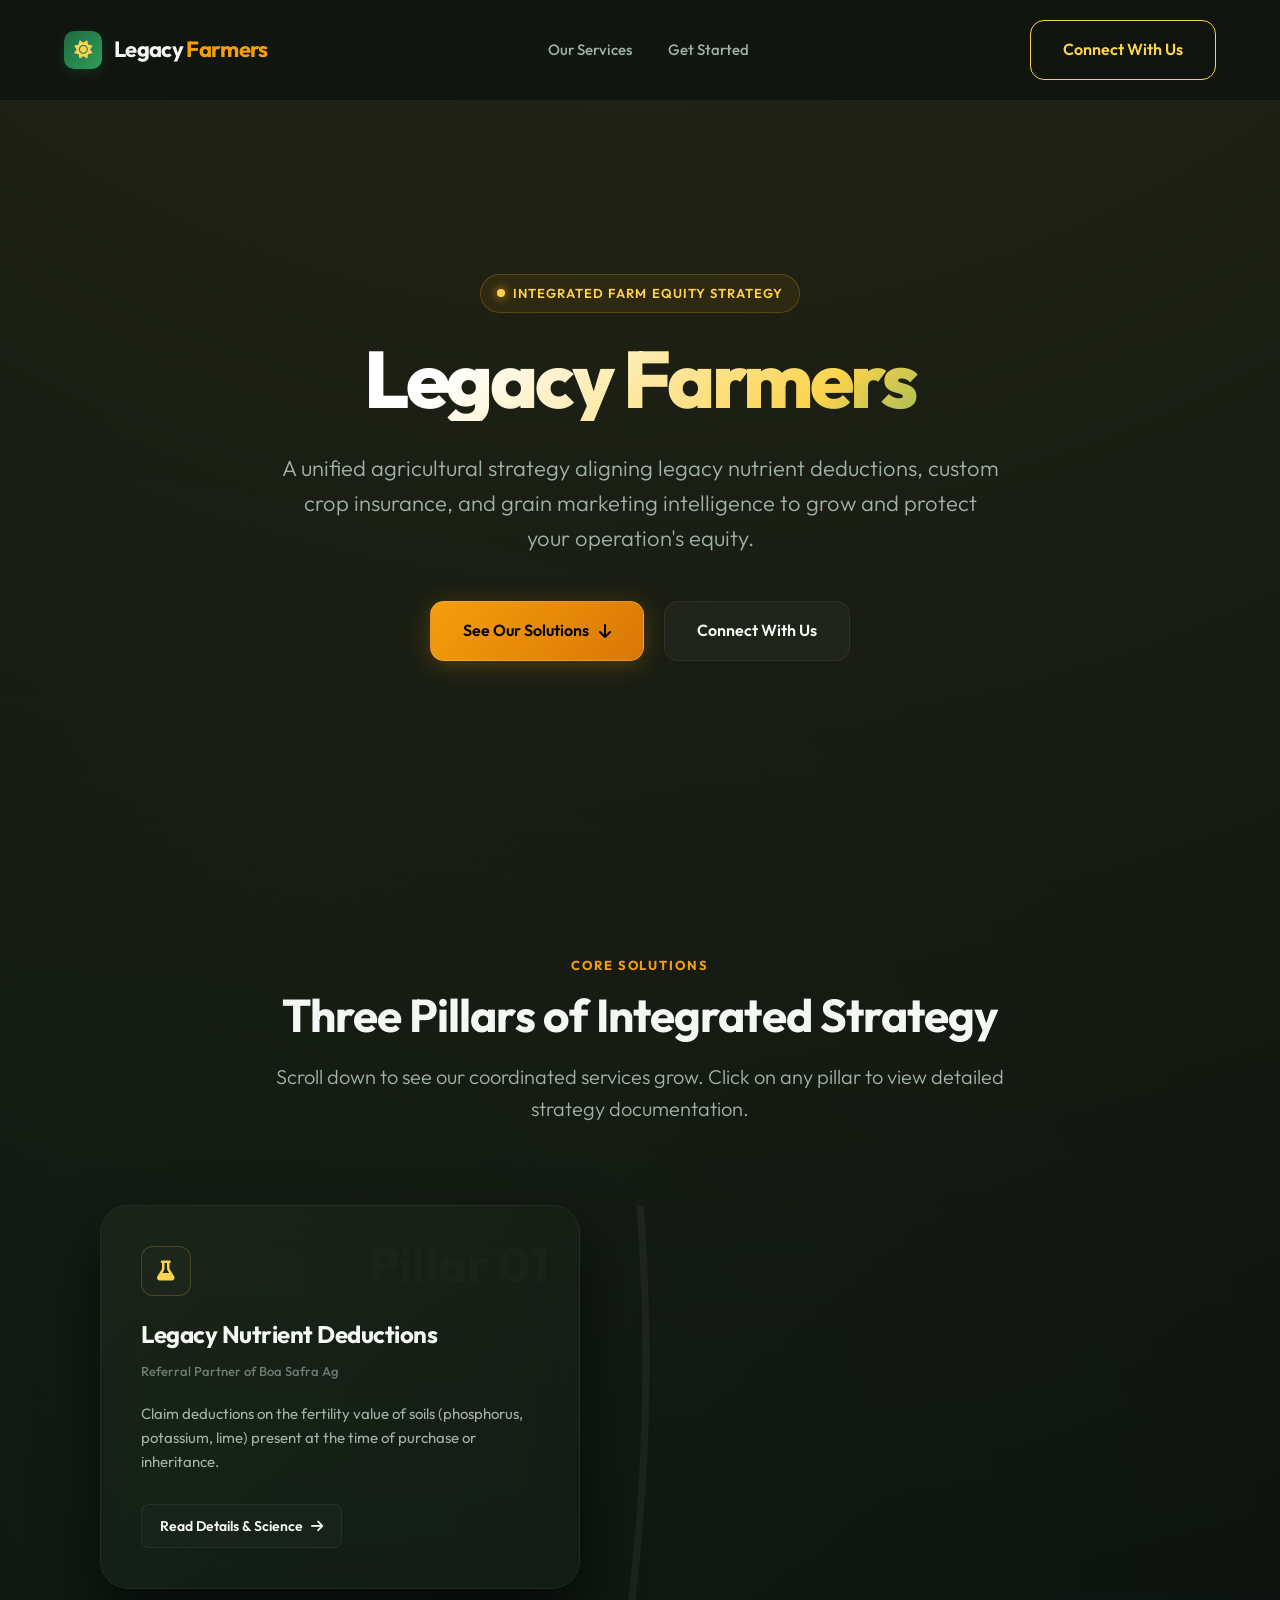
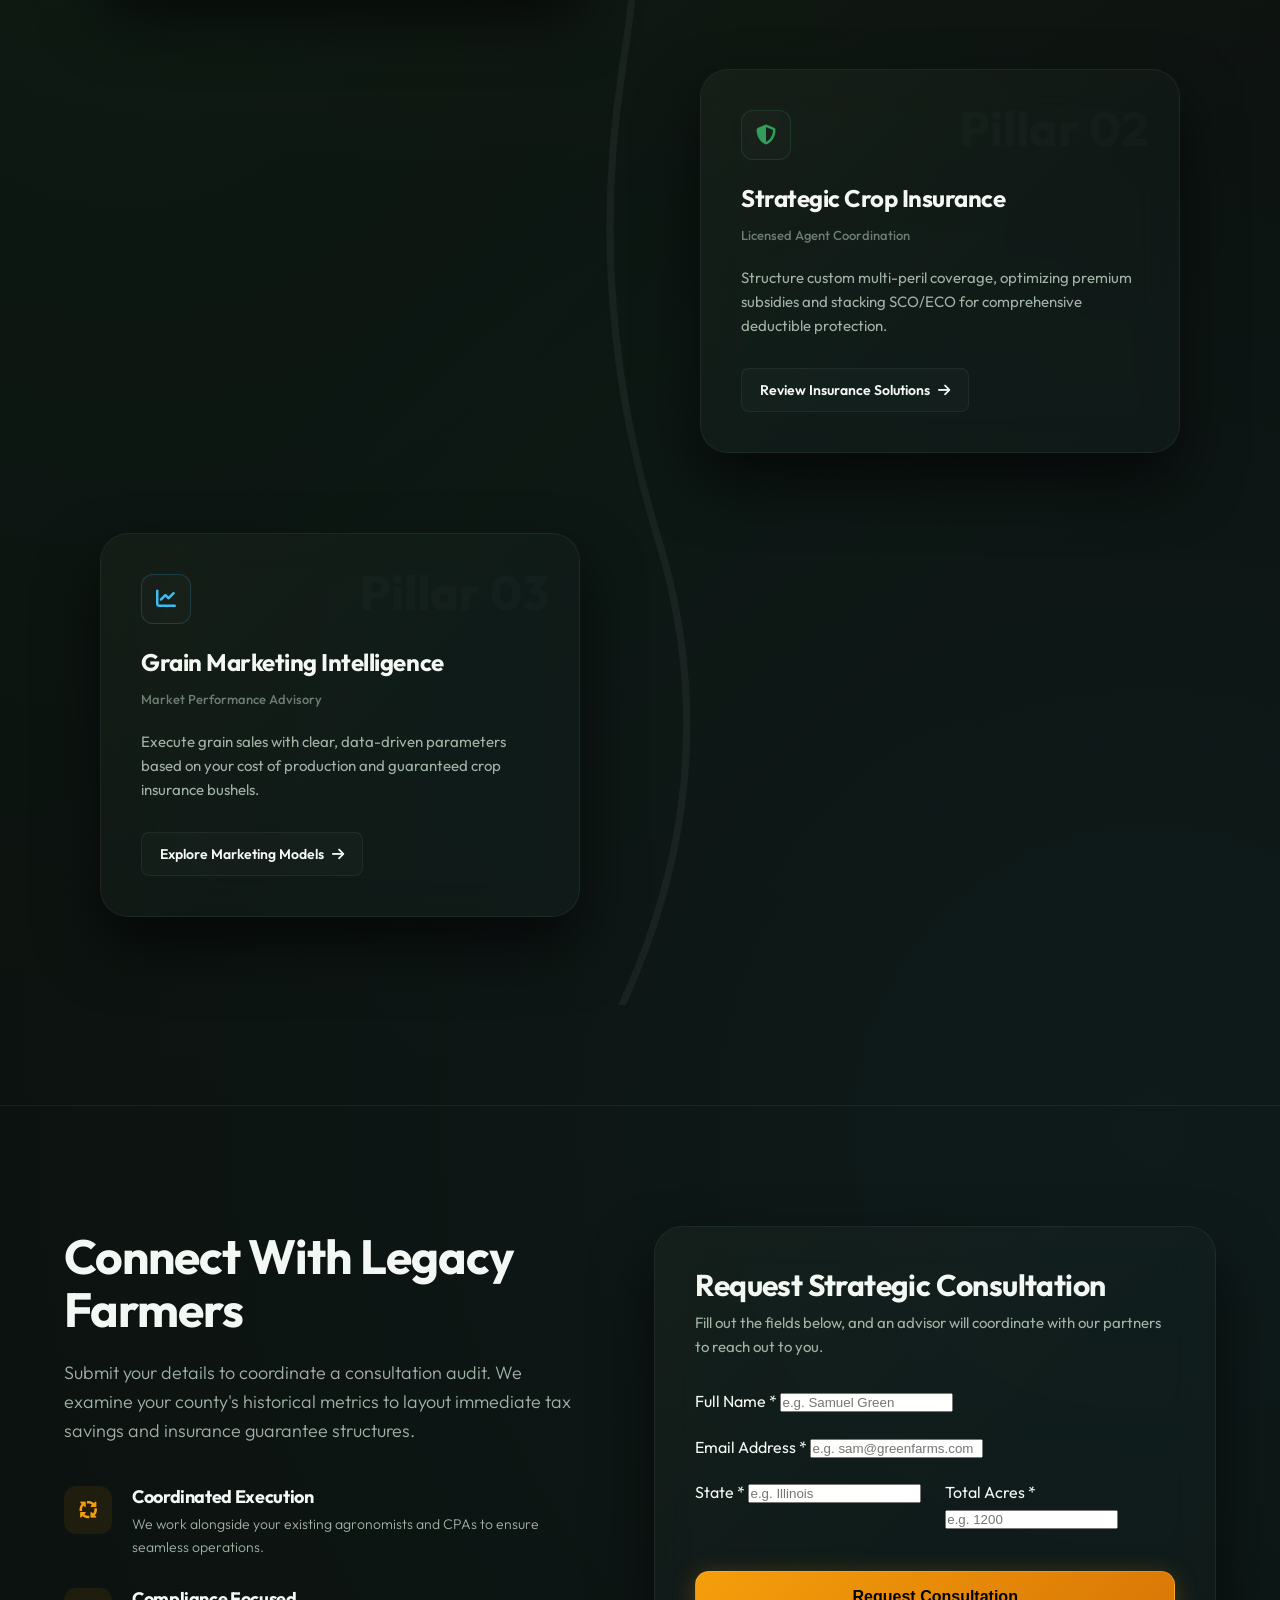
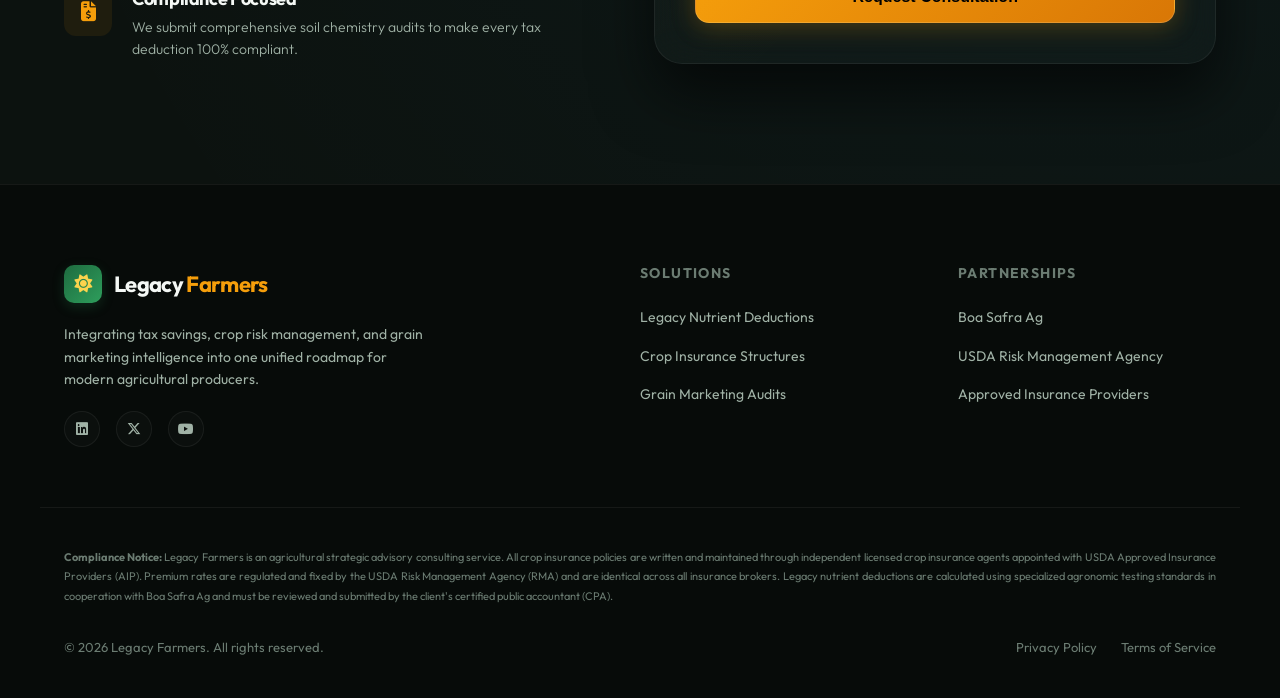
==== index.html @ c81e86d9 "Initial commit of Legacy Farmers website" ====
<!DOCTYPE html>
<html lang="en">
<head>
    <meta charset="UTF-8">
    <meta name="viewport" content="width=device-width, initial-scale=1.0">
    <title>Legacy Farmers | Coordinated Farm Risk, Tax & Marketing Strategy</title>
    <meta name="description" content="Maximize your farm's equity, claim soil nutrient tax deductions, and secure your crop revenue with a unified advisory plan.">
    <!-- Google Fonts: Outfit & Playfair Display -->
    <link rel="preconnect" href="https://fonts.googleapis.com">
    <link rel="preconnect" href="https://fonts.gstatic.com" crossorigin>
    <link href="https://fonts.googleapis.com/css2?family=Outfit:wght@300;400;500;600;700;800&family=Playfair+Display:ital,wght@0,400;0,600;0,700;1,400&display=swap" rel="stylesheet">
    <!-- FontAwesome for icons -->
    <link rel="stylesheet" href="https://cdnjs.cloudflare.com/ajax/libs/font-awesome/6.4.0/css/all.min.css">
    <link rel="stylesheet" href="index.css">
</head>
<body>

    <!-- Header Navigation -->
    <header class="main-header">
        <div class="header-container">
            <a href="index.html" class="logo">
                <span class="logo-icon"><i class="fa-solid fa-sun"></i></span>
                <span class="logo-text">Legacy <span class="accent-text">Farmers</span></span>
            </a>
            <nav class="nav-menu" id="navMenu">
                <a href="#services" class="nav-link">Our Services</a>
                <a href="#contact" class="nav-link">Get Started</a>
            </nav>
            <div class="header-actions">
                <a href="#contact" class="btn btn-outline header-cta">Connect With Us</a>
                <button class="mobile-toggle" id="mobileToggle" aria-label="Toggle menu">
                    <i class="fa-solid fa-bars"></i>
                </button>
            </div>
        </div>
    </header>

    <!-- Hero Section (The Hook) -->
    <section class="hero-section">
        <div class="container hero-container">
            <div class="hero-content">
                <div class="badge"><span class="badge-dot"></span> Integrated Farm Equity Strategy</div>
                <h1 class="entrance-title">
                    Legacy Farmers
                </h1>
                <p class="entrance-subtitle">
                    A unified agricultural strategy aligning legacy nutrient deductions, custom crop insurance, and grain marketing intelligence to grow and protect your operation's equity.
                </p>
                <div class="hero-actions">
                    <a href="#services" class="btn btn-primary">See Our Solutions <i class="fa-solid fa-arrow-down"></i></a>
                    <a href="#contact" class="btn btn-secondary">Connect With Us</a>
                </div>
            </div>
        </div>
    </section>

    <!-- The Stalk Growth Timeline Section (Triangular/Alternating Layout) -->
    <section id="services" class="stalk-section">
        <div class="section-header">
            <span class="section-pre-title">Core Solutions</span>
            <h2 class="section-title">Three Pillars of Integrated Strategy</h2>
            <p class="section-subtitle">Scroll down to see our coordinated services grow. Click on any pillar to view detailed strategy documentation.</p>
        </div>

        <div class="stalk-main-wrapper">
            <!-- Growing Stalk Vector Container -->
            <div class="stalk-line-container">
                <svg class="stalk-svg" viewBox="0 0 100 1200" preserveAspectRatio="none">
                    <!-- Background silent track -->
                    <path class="stalk-track" d="M50,0 Q65,200 35,400 T65,800 T35,1200" fill="none" stroke="rgba(255, 255, 255, 0.05)" stroke-width="6" stroke-linecap="round"/>
                    <!-- Active growing path with length normalized to 1 -->
                    <path id="stalk-path" class="stalk-path" pathLength="1" d="M50,0 Q65,200 35,400 T65,800 T35,1200" fill="none" stroke="url(#stalk-gradient)" stroke-width="6" stroke-linecap="round"/>
                    
                    <defs>
                        <linearGradient id="stalk-gradient" x1="0%" y1="0%" x2="0%" y2="100%">
                            <stop offset="0%" stop-color="#F59E0B" /> <!-- Harvest Gold -->
                            <stop offset="60%" stop-color="#2E9E5C" /> <!-- Crop Green -->
                            <stop offset="100%" stop-color="#1E6B3F" /> <!-- Deep Green -->
                        </linearGradient>
                    </defs>
                </svg>
            </div>

            <!-- Stalk Rows containing nodes, leaves, and services -->
            <div class="container stalk-rows-container">
                
                <!-- Row 1: Legacy Nutrient Deductions -->
                <div class="stalk-row left-card" id="row-1">
                    <div class="stalk-card-wrapper">
                        <div class="service-card glass-card">
                            <div class="pillar-number">Pillar 01</div>
                            <div class="service-icon color-1"><i class="fa-solid fa-flask"></i></div>
                            <h3>Legacy Nutrient Deductions</h3>
                            <p class="service-partner">Referral Partner of Boa Safra Ag</p>
                            <p class="service-desc">
                                Claim deductions on the fertility value of soils (phosphorus, potassium, lime) present at the time of purchase or inheritance.
                            </p>
                            <a href="nutrient-deductions.html" class="btn-card-action">Read Details & Science <i class="fa-solid fa-arrow-right"></i></a>
                        </div>
                    </div>
                    <div class="stalk-center-node">
                        <div class="node-dot"></div>
                        <svg class="leaf-svg leaf-left" viewBox="0 0 100 50">
                            <path d="M100,25 Q50,0 0,25 Q50,50 100,25" fill="#2E9E5C" />
                        </svg>
                    </div>
                    <div class="stalk-empty-space"></div>
                </div>

                <!-- Row 2: Strategic Crop Insurance -->
                <div class="stalk-row right-card" id="row-2">
                    <div class="stalk-empty-space"></div>
                    <div class="stalk-center-node">
                        <div class="node-dot"></div>
                        <svg class="leaf-svg leaf-right" viewBox="0 0 100 50">
                            <path d="M0,25 Q50,0 100,25 Q50,50 0,25" fill="#2E9E5C" />
                        </svg>
                    </div>
                    <div class="stalk-card-wrapper">
                        <div class="service-card glass-card">
                            <div class="pillar-number">Pillar 02</div>
                            <div class="service-icon color-2"><i class="fa-solid fa-shield-halved"></i></div>
                            <h3>Strategic Crop Insurance</h3>
                            <p class="service-partner">Licensed Agent Coordination</p>
                            <p class="service-desc">
                                Structure custom multi-peril coverage, optimizing premium subsidies and stacking SCO/ECO for comprehensive deductible protection.
                            </p>
                            <a href="crop-insurance.html" class="btn-card-action">Review Insurance Solutions <i class="fa-solid fa-arrow-right"></i></a>
                        </div>
                    </div>
                </div>

                <!-- Row 3: Grain Marketing Intelligence -->
                <div class="stalk-row left-card" id="row-3">
                    <div class="stalk-card-wrapper">
                        <div class="service-card glass-card">
                            <div class="pillar-number">Pillar 03</div>
                            <div class="service-icon color-3"><i class="fa-solid fa-chart-line"></i></div>
                            <h3>Grain Marketing Intelligence</h3>
                            <p class="service-partner">Market Performance Advisory</p>
                            <p class="service-desc">
                                Execute grain sales with clear, data-driven parameters based on your cost of production and guaranteed crop insurance bushels.
                            </p>
                            <a href="grain-marketing.html" class="btn-card-action">Explore Marketing Models <i class="fa-solid fa-arrow-right"></i></a>
                        </div>
                    </div>
                    <div class="stalk-center-node">
                        <div class="node-dot"></div>
                        <svg class="leaf-svg leaf-left" viewBox="0 0 100 50">
                            <path d="M100,25 Q50,0 0,25 Q50,50 100,25" fill="#2E9E5C" />
                        </svg>
                    </div>
                    <div class="stalk-empty-space"></div>
                </div>

            </div>
        </div>
    </section>

    <!-- Intake Contact Form (Clean Inline Card at the bottom) -->
    <section id="contact" class="contact-section">
        <div class="container contact-container">
            <div class="contact-info-block">
                <h2>Connect With Legacy Farmers</h2>
                <p>Submit your details to coordinate a consultation audit. We examine your county's historical metrics to layout immediate tax savings and insurance guarantee structures.</p>
                
                <div class="contact-bullets">
                    <div class="bullet-item">
                        <div class="bullet-icon"><i class="fa-solid fa-arrows-spin"></i></div>
                        <div>
                            <h4>Coordinated Execution</h4>
                            <p>We work alongside your existing agronomists and CPAs to ensure seamless operations.</p>
                        </div>
                    </div>
                    <div class="bullet-item">
                        <div class="bullet-icon"><i class="fa-solid fa-file-invoice-dollar"></i></div>
                        <div>
                            <h4>Compliance Focused</h4>
                            <p>We submit comprehensive soil chemistry audits to make every tax deduction 100% compliant.</p>
                        </div>
                    </div>
                </div>
            </div>

            <!-- Form Card -->
            <div class="contact-form-block glass-card">
                <h3>Request Strategic Consultation</h3>
                <p>Fill out the fields below, and an advisor will coordinate with our partners to reach out to you.</p>
                
                <form id="leadForm">
                    <div class="form-group">
                        <label for="fullName">Full Name *</label>
                        <input type="text" id="fullName" class="form-control" placeholder="e.g. Samuel Green" required>
                    </div>
                    
                    <div class="form-group">
                        <label for="email">Email Address *</label>
                        <input type="email" id="email" class="form-control" placeholder="e.g. sam@greenfarms.com" required>
                    </div>

                    <div class="form-row">
                        <div class="form-group">
                            <label for="location">State *</label>
                            <input type="text" id="location" class="form-control" placeholder="e.g. Illinois" required>
                        </div>
                        <div class="form-group">
                            <label for="acres">Total Acres *</label>
                            <input type="number" id="acres" class="form-control" placeholder="e.g. 1200" required>
                        </div>
                    </div>

                    <button type="submit" class="btn btn-primary btn-block">Request Consultation</button>
                </form>
                
                <div id="formSuccess" class="form-success-msg">
                    <i class="fa-solid fa-circle-check"></i>
                    <h4>Inquiry Submitted</h4>
                    <p>Thank you! Your information has been securely saved. Our team will verify your state's regional baselines and contact you shortly.</p>
                </div>
            </div>
        </div>
    </section>

    <!-- Footer Section -->
    <footer class="main-footer">
        <div class="container footer-grid">
            <div class="footer-brand">
                <a href="#" class="logo">
                    <span class="logo-icon"><i class="fa-solid fa-sun"></i></span>
                    <span class="logo-text">Legacy <span class="accent-text">Farmers</span></span>
                </a>
                <p>Integrating tax savings, crop risk management, and grain marketing intelligence into one unified roadmap for modern agricultural producers.</p>
                <div class="social-links">
                    <a href="#"><i class="fa-brands fa-linkedin"></i></a>
                    <a href="#"><i class="fa-brands fa-x-twitter"></i></a>
                    <a href="#"><i class="fa-brands fa-youtube"></i></a>
                </div>
            </div>
            
            <div class="footer-links">
                <h4>Solutions</h4>
                <a href="nutrient-deductions.html">Legacy Nutrient Deductions</a>
                <a href="crop-insurance.html">Crop Insurance Structures</a>
                <a href="grain-marketing.html">Grain Marketing Audits</a>
            </div>

            <div class="footer-links">
                <h4>Partnerships</h4>
                <a href="https://boasafraag.com" target="_blank" rel="noopener">Boa Safra Ag</a>
                <a href="#">USDA Risk Management Agency</a>
                <a href="#">Approved Insurance Providers</a>
            </div>
        </div>

        <div class="footer-bottom container">
            <div class="compliance-disclaimer">
                <p><strong>Compliance Notice:</strong> Legacy Farmers is an agricultural strategic advisory consulting service. All crop insurance policies are written and maintained through independent licensed crop insurance agents appointed with USDA Approved Insurance Providers (AIP). Premium rates are regulated and fixed by the USDA Risk Management Agency (RMA) and are identical across all insurance brokers. Legacy nutrient deductions are calculated using specialized agronomic testing standards in cooperation with Boa Safra Ag and must be reviewed and submitted by the client's certified public accountant (CPA).</p>
            </div>
            <div class="footer-meta">
                <p>&copy; 2026 Legacy Farmers. All rights reserved.</p>
                <div class="meta-links">
                    <a href="#">Privacy Policy</a>
                    <a href="#">Terms of Service</a>
                </div>
            </div>
        </div>
    </footer>

    <script src="app.js"></script>
</body>
</html>
---- index.css ----
/* --- Design System Variables --- */
:root {
    /* Sunshine on Crop Theme */
    --bg-primary: #0C120F; /* Rich, dark organic soil */
    --bg-secondary: #121A15; /* Dark forest mulch */
    --bg-card: rgba(255, 255, 255, 0.02);
    --bg-card-hover: rgba(255, 255, 255, 0.05);
    --border-glass: rgba(255, 255, 255, 0.06);
    --border-glass-hover: rgba(255, 255, 255, 0.12);
    
    --primary: #1E6B3F; /* Lush crop green */
    --primary-light: #2E9E5C; /* Bright leaf green */
    --accent-gold: #F59E0B; /* Warm harvest gold */
    --accent-sunshine: #FCD34D; /* Bright sunshine yellow */
    --accent-sky: #38BDF8; /* Sky blue highlights */
    
    --text-primary: #F4F8F5;
    --text-secondary: #A0B2A6;
    --text-muted: #6B7C72;
    
    --font-sans: 'Outfit', -apple-system, BlinkMacSystemFont, "Segoe UI", Roboto, sans-serif;
    --font-serif: 'Playfair Display', Georgia, serif;
    
    --transition-smooth: all 0.5s cubic-bezier(0.16, 1, 0.3, 1);
    --shadow-premium: 0 30px 60px rgba(0, 0, 0, 0.6);
    --shadow-glow: 0 0 40px rgba(245, 158, 11, 0.15);
}

/* --- Base Styles --- */
* {
    margin: 0;
    padding: 0;
    box-sizing: border-box;
    scroll-behavior: smooth;
}

body {
    background-color: var(--bg-primary);
    background-image: 
        radial-gradient(circle at 50% -20%, rgba(252, 211, 77, 0.12) 0%, transparent 55%),
        radial-gradient(circle at 10% 40%, rgba(30, 107, 63, 0.08) 0%, transparent 45%),
        radial-gradient(circle at 90% 70%, rgba(56, 189, 248, 0.05) 0%, transparent 40%);
    color: var(--text-primary);
    font-family: var(--font-sans);
    line-height: 1.6;
    overflow-x: hidden;
    -webkit-font-smoothing: antialiased;
}

.container {
    width: 100%;
    max-width: 1200px;
    margin: 0 auto;
    padding: 0 24px;
}

h1, h2, h3, h4 {
    font-weight: 700;
    letter-spacing: -0.02em;
    line-height: 1.2;
}

a {
    color: inherit;
    text-decoration: none;
    transition: var(--transition-smooth);
}

/* --- Navigation --- */
.main-header {
    position: fixed;
    top: 0;
    left: 0;
    width: 100%;
    z-index: 1000;
    background: rgba(12, 18, 15, 0.7);
    backdrop-filter: blur(20px);
    -webkit-backdrop-filter: blur(20px);
    border-bottom: 1px solid var(--border-glass);
    transition: var(--transition-smooth);
}

.header-container {
    max-width: 1200px;
    margin: 0 auto;
    padding: 20px 24px;
    display: flex;
    align-items: center;
    justify-content: space-between;
}

.logo {
    display: flex;
    align-items: center;
    gap: 12px;
    font-size: 22px;
    font-weight: 700;
    letter-spacing: -0.03em;
}

.logo-icon {
    display: flex;
    align-items: center;
    justify-content: center;
    width: 38px;
    height: 38px;
    border-radius: 10px;
    background: linear-gradient(135deg, var(--primary) 0%, var(--primary-light) 100%);
    color: var(--accent-sunshine);
    font-size: 18px;
    box-shadow: 0 4px 12px rgba(30, 107, 63, 0.3);
}

.logo-text {
    font-family: var(--font-sans);
}

.logo-text .accent-text {
    color: var(--accent-gold);
}

.nav-menu {
    display: flex;
    gap: 36px;
}

.nav-link {
    font-size: 15px;
    font-weight: 500;
    color: var(--text-secondary);
    position: relative;
    padding: 4px 0;
}

.nav-link::after {
    content: '';
    position: absolute;
    bottom: 0;
    left: 0;
    width: 0;
    height: 2px;
    background: linear-gradient(90deg, var(--accent-gold), var(--primary-light));
    transition: var(--transition-smooth);
}

.nav-link:hover {
    color: var(--text-primary);
}

.nav-link:hover::after {
    width: 100%;
}

.header-cta-mobile {
    display: none;
}

.mobile-toggle {
    display: none;
    background: transparent;
    border: none;
    color: var(--text-primary);
    font-size: 24px;
    cursor: pointer;
}

/* --- Hero Section & Entrance Animation --- */
.hero-section {
    position: relative;
    padding-top: 200px;
    padding-bottom: 120px;
    min-height: 95vh;
    display: flex;
    align-items: center;
    justify-content: center;
    text-align: center;
}

.hero-content {
    max-width: 900px;
    margin: 0 auto;
}

/* Entrance Badges */
.badge {
    display: inline-flex;
    align-items: center;
    gap: 8px;
    background: rgba(245, 158, 11, 0.08);
    border: 1px solid rgba(245, 158, 11, 0.25);
    color: var(--accent-sunshine);
    padding: 8px 16px;
    border-radius: 100px;
    font-size: 13px;
    font-weight: 600;
    letter-spacing: 0.08em;
    text-transform: uppercase;
    margin-bottom: 24px;
    opacity: 0;
    animation: fadeIn 1s cubic-bezier(0.16, 1, 0.3, 1) 0.2s forwards;
}

.badge-dot {
    width: 8px;
    height: 8px;
    border-radius: 50%;
    background-color: var(--accent-sunshine);
    box-shadow: 0 0 10px var(--accent-gold);
}

/* Entrance Big Title */
.entrance-title {
    font-size: 80px;
    font-weight: 800;
    line-height: 1.05;
    letter-spacing: -0.04em;
    margin-bottom: 30px;
    opacity: 0;
    transform: translateY(40px) scale(0.92);
    animation: bigEntrance 1.2s cubic-bezier(0.16, 1, 0.3, 1) 0.4s forwards;
    background: linear-gradient(135deg, #FFF 30%, var(--accent-sunshine) 70%, var(--primary-light) 100%);
    -webkit-background-clip: text;
    -webkit-text-fill-color: transparent;
}

.entrance-subtitle {
    font-size: 22px;
    color: var(--text-secondary);
    margin-bottom: 45px;
    max-width: 720px;
    margin-left: auto;
    margin-right: auto;
    font-weight: 300;
    opacity: 0;
    transform: translateY(20px);
    animation: slideUpFade 1s cubic-bezier(0.16, 1, 0.3, 1) 0.8s forwards;
}

.hero-actions {
    display: flex;
    gap: 20px;
    justify-content: center;
    opacity: 0;
    transform: translateY(20px);
    animation: slideUpFade 1s cubic-bezier(0.16, 1, 0.3, 1) 1s forwards;
}

/* --- Premium Buttons --- */
.btn {
    display: inline-flex;
    align-items: center;
    justify-content: center;
    gap: 10px;
    padding: 16px 32px;
    border-radius: 14px;
    font-size: 16px;
    font-weight: 600;
    cursor: pointer;
    transition: var(--transition-smooth);
}

.btn-primary {
    background: linear-gradient(135deg, var(--accent-gold) 0%, #D97706 100%);
    color: #000;
    border: 1px solid rgba(255, 255, 255, 0.15);
    box-shadow: 0 4px 25px rgba(245, 158, 11, 0.25);
}

.btn-primary:hover {
    transform: translateY(-2px);
    box-shadow: 0 8px 35px rgba(245, 158, 11, 0.45);
    background: linear-gradient(135deg, var(--accent-sunshine) 0%, var(--accent-gold) 100%);
}

.btn-secondary {
    background: rgba(255, 255, 255, 0.03);
    color: var(--text-primary);
    border: 1px solid var(--border-glass);
}

.btn-secondary:hover {
    background: rgba(255, 255, 255, 0.08);
    border-color: var(--border-glass-hover);
    transform: translateY(-2px);
}

.btn-outline {
    background: transparent;
    color: var(--accent-sunshine);
    border: 1px solid var(--accent-sunshine);
}

.btn-outline:hover {
    background: var(--accent-sunshine);
    color: var(--bg-primary);
    box-shadow: var(--shadow-glow);
}

.btn-block {
    display: flex;
    width: 100%;
}

/* --- Glassmorphic Card Base Styling --- */
.glass-card {
    background: var(--bg-card);
    backdrop-filter: blur(20px) saturate(120%);
    -webkit-backdrop-filter: blur(20px) saturate(120%);
    border: 1px solid var(--border-glass);
    border-radius: 28px;
    padding: 40px;
    box-shadow: var(--shadow-premium);
    transition: var(--transition-smooth);
    position: relative;
    overflow: hidden;
}

.glass-card::before {
    content: '';
    position: absolute;
    top: 0;
    left: 0;
    width: 100%;
    height: 100%;
    background: linear-gradient(135deg, rgba(252, 211, 77, 0.02) 0%, transparent 60%);
    pointer-events: none;
    transition: var(--transition-smooth);
}

.glass-card:hover {
    border-color: var(--border-glass-hover);
    background: var(--bg-card-hover);
    transform: translateY(-5px);
    box-shadow: 0 40px 80px rgba(0, 0, 0, 0.8);
}

/* --- Section Header Styling --- */
.section-header {
    text-align: center;
    max-width: 800px;
    margin: 0 auto 80px auto;
    padding: 0 24px;
}

.section-pre-title {
    color: var(--accent-gold);
    text-transform: uppercase;
    font-size: 13px;
    letter-spacing: 0.15em;
    font-weight: 700;
    margin-bottom: 12px;
    display: block;
}

.section-title {
    font-size: 46px;
    margin-bottom: 18px;
}

.section-subtitle {
    font-size: 20px;
    color: var(--text-secondary);
    font-weight: 300;
}

/* --- Corn Stalk Timeline Animation Layout --- */
.stalk-section {
    padding: 100px 0;
    position: relative;
}

.stalk-main-wrapper {
    position: relative;
    width: 100%;
    min-height: 1400px;
}

/* Vertical Stalk Vector Line (Center) */
.stalk-line-container {
    position: absolute;
    top: 0;
    bottom: 0;
    left: 50%;
    transform: translateX(-50%);
    width: 120px;
    height: 100%;
    z-index: 1;
    pointer-events: none;
}

.stalk-svg {
    width: 100%;
    height: 100%;
}

.stalk-track {
    stroke-dasharray: none;
}

.stalk-path {
    stroke-dasharray: 1;
    stroke-dashoffset: 1;
    /* Default behavior has offset at 1 (not grown). Animated on scroll. */
    transition: stroke-dashoffset 0.1s ease-out; 
}

/* Row Grids */
.stalk-rows-container {
    position: relative;
    z-index: 2;
    display: flex;
    flex-direction: column;
    gap: 80px;
}

.stalk-row {
    display: grid;
    grid-template-columns: 1fr 120px 1fr;
    align-items: center;
    min-height: 380px;
}

.stalk-card-wrapper {
    width: 100%;
    max-width: 480px;
}

.left-card .stalk-card-wrapper {
    justify-self: end;
}

.right-card .stalk-card-wrapper {
    justify-self: start;
}

.stalk-center-node {
    position: relative;
    display: flex;
    justify-content: center;
    align-items: center;
    height: 100%;
}

/* Growing Leaf Branches and Nodes */
.node-dot {
    width: 18px;
    height: 18px;
    border-radius: 50%;
    background: var(--accent-sunshine);
    border: 4px solid var(--bg-primary);
    box-shadow: 0 0 12px var(--accent-gold);
    z-index: 5;
    transform: scale(0);
    transition: transform 0.5s cubic-bezier(0.175, 0.885, 0.32, 1.275);
}

.leaf-svg {
    width: 80px;
    height: 40px;
    position: absolute;
    z-index: 3;
    transform: scale(0);
    transition: transform 0.7s cubic-bezier(0.175, 0.885, 0.32, 1.275);
    pointer-events: none;
}

.leaf-left {
    right: 50%;
    transform-origin: right center;
}

.leaf-right {
    left: 50%;
    transform-origin: left center;
}

/* Card Reveal Default (Hidden prior to scroll trigger) */
.stalk-row .service-card {
    opacity: 0;
    transform: translateY(30px) scale(0.95);
    transition: opacity 0.8s cubic-bezier(0.16, 1, 0.3, 1), transform 0.8s cubic-bezier(0.16, 1, 0.3, 1);
}

/* Card Icons */
.service-icon {
    width: 50px;
    height: 50px;
    border-radius: 12px;
    display: inline-flex;
    align-items: center;
    justify-content: center;
    font-size: 20px;
    margin-bottom: 24px;
    background: rgba(255, 255, 255, 0.02);
    border: 1px solid var(--border-glass);
}

.color-1 { color: var(--accent-sunshine); border-color: rgba(252, 211, 77, 0.2); }
.color-2 { color: var(--primary-light); border-color: rgba(46, 158, 92, 0.2); }
.color-3 { color: var(--accent-sky); border-color: rgba(56, 189, 248, 0.2); }

.service-card h3 {
    font-size: 24px;
    margin-bottom: 12px;
}

.service-partner {
    font-size: 13px;
    color: var(--text-muted);
    margin-bottom: 20px;
    font-weight: 500;
}

.service-desc {
    font-size: 15px;
    color: var(--text-secondary);
    margin-bottom: 30px;
}

.pillar-number {
    position: absolute;
    top: 20px;
    right: 30px;
    font-size: 48px;
    font-weight: 800;
    color: rgba(255, 255, 255, 0.02);
}

.btn-card-action {
    display: inline-flex;
    align-items: center;
    gap: 8px;
    font-size: 14px;
    font-weight: 600;
    color: var(--text-primary);
    padding: 10px 18px;
    border-radius: 8px;
    background: rgba(255, 255, 255, 0.02);
    border: 1px solid var(--border-glass);
    transition: var(--transition-smooth);
}

.btn-card-action:hover {
    background: var(--text-primary);
    color: var(--bg-primary);
    border-color: var(--text-primary);
}

.btn-card-action i {
    transition: var(--transition-smooth);
}

.btn-card-action:hover i {
    transform: translateX(4px);
}

/* Fallback Scroll Trigger classes (Added by JS on scroll when native support is absent) */
.stalk-row.active .node-dot {
    transform: scale(1);
}

.stalk-row.active .leaf-svg {
    transform: scale(1);
}

.stalk-row.active .service-card {
    opacity: 1;
    transform: translateY(0) scale(1);
}

/* --- Native CSS Scroll-Driven Timelines (Chrome/Safari 26) --- */
@supports ((animation-timeline: scroll()) and (animation-range: 0% 100%)) {
    /* Define View Timeline on Stalk Wrapper */
    .stalk-main-wrapper {
        view-timeline-name: --stalk-timeline;
        view-timeline-axis: block;
    }

    /* Animate stalk drawing along timeline */
    .stalk-path {
        animation: drawStalk linear both;
        animation-timeline: --stalk-timeline;
        animation-range: entry 5% exit 85%;
        transition: none; /* override JS transition */
    }

    /* Disable JS fallback transitions to ensure smooth scroll sync */
    .stalk-row .node-dot,
    .stalk-row .leaf-svg,
    .stalk-row .service-card {
        transition: none !important;
    }

    /* Row 1 Animations */
    #row-1 .node-dot {
        animation: scaleUp linear both;
        animation-timeline: --stalk-timeline;
        animation-range: entry 10% entry 22%;
    }
    #row-1 .leaf-left {
        animation: scaleUpLeft linear both;
        animation-timeline: --stalk-timeline;
        animation-range: entry 12% entry 24%;
    }
    #row-1 .service-card {
        animation: revealCardLeft linear both;
        animation-timeline: --stalk-timeline;
        animation-range: entry 15% entry 30%;
    }

    /* Row 2 Animations */
    #row-2 .node-dot {
        animation: scaleUp linear both;
        animation-timeline: --stalk-timeline;
        animation-range: entry 38% entry 50%;
    }
    #row-2 .leaf-right {
        animation: scaleUpRight linear both;
        animation-timeline: --stalk-timeline;
        animation-range: entry 40% entry 52%;
    }
    #row-2 .service-card {
        animation: revealCardRight linear both;
        animation-timeline: --stalk-timeline;
        animation-range: entry 42% entry 58%;
    }

    /* Row 3 Animations */
    #row-3 .node-dot {
        animation: scaleUp linear both;
        animation-timeline: --stalk-timeline;
        animation-range: entry 65% entry 77%;
    }
    #row-3 .leaf-left {
        animation: scaleUpLeft linear both;
        animation-timeline: --stalk-timeline;
        animation-range: entry 67% entry 79%;
    }
    #row-3 .service-card {
        animation: revealCardLeft linear both;
        animation-timeline: --stalk-timeline;
        animation-range: entry 70% entry 85%;
    }
}

/* Keyframes for Scroll timelines */
@keyframes drawStalk {
    to { stroke-dashoffset: 0; }
}
@keyframes scaleUp {
    from { transform: scale(0); }
    to { transform: scale(1); }
}
@keyframes scaleUpLeft {
    from { transform: scale(0); }
    to { transform: scale(1); }
}
@keyframes scaleUpRight {
    from { transform: scale(0); }
    to { transform: scale(1); }
}
@keyframes revealCardLeft {
    from { opacity: 0; transform: translateX(-40px) scale(0.94); }
    to { opacity: 1; transform: translateX(0) scale(1); }
}
@keyframes revealCardRight {
    from { opacity: 0; transform: translateX(40px) scale(0.94); }
    to { opacity: 1; transform: translateX(0) scale(1); }
}

/* Sensitive Motion Protection */
@media (prefers-reduced-motion: reduce) {
    .stalk-path {
        animation: none !important;
        stroke-dashoffset: 0 !important;
    }
    .stalk-row .node-dot,
    .stalk-row .leaf-svg {
        animation: none !important;
        transform: scale(1) !important;
    }
    .stalk-row .service-card {
        animation: none !important;
        opacity: 1 !important;
        transform: none !important;
    }
}

/* --- Detailed Sub-Pages Layout --- */
.subpage-section {
    padding-top: 180px;
    padding-bottom: 100px;
}

.subpage-grid {
    display: grid;
    grid-template-columns: 1.2fr 0.8fr;
    gap: 60px;
    align-items: start;
}

.subpage-content h1 {
    font-size: 56px;
    margin-bottom: 18px;
}

.subpage-intro {
    font-size: 20px;
    color: var(--text-secondary);
    margin-bottom: 40px;
    font-weight: 300;
}

.subpage-body {
    display: flex;
    flex-direction: column;
    gap: 40px;
}

.info-block h3 {
    font-size: 22px;
    margin-bottom: 14px;
    color: var(--text-primary);
    border-left: 3px solid var(--accent-gold);
    padding-left: 12px;
}

.info-block p {
    font-size: 16px;
    color: var(--text-secondary);
    margin-bottom: 15px;
}

.info-block ul {
    list-style: none;
    margin-left: 15px;
}

.info-block li {
    font-size: 15px;
    color: var(--text-secondary);
    margin-bottom: 10px;
    display: flex;
    align-items: center;
    gap: 12px;
}

.info-block li i {
    color: var(--accent-gold);
    font-size: 12px;
}

.subpage-sidebar {
    position: sticky;
    top: 120px;
}

.sidebar-card h3 {
    font-size: 22px;
    margin-bottom: 16px;
    font-family: var(--font-serif);
    font-style: italic;
    font-weight: 500;
}

.sidebar-card p {
    font-size: 14px;
    color: var(--text-secondary);
    margin-bottom: 24px;
}

/* --- Inline Lead Intake Form --- */
.contact-section {
    padding: 120px 0;
    border-top: 1px solid var(--border-glass);
}

.contact-container {
    display: grid;
    grid-template-columns: 1fr 1.1fr;
    gap: 80px;
    align-items: center;
}

.contact-info-block h2 {
    font-size: 48px;
    line-height: 1.1;
    margin-bottom: 24px;
}

.contact-info-block p {
    font-size: 18px;
    color: var(--text-secondary);
    margin-bottom: 40px;
    font-weight: 300;
}

.contact-bullets {
    display: flex;
    flex-direction: column;
    gap: 30px;
}

.bullet-item {
    display: flex;
    gap: 20px;
}

.bullet-icon {
    display: flex;
    align-items: center;
    justify-content: center;
    width: 48px;
    height: 48px;
    border-radius: 12px;
    background: rgba(245, 158, 11, 0.08);
    color: var(--accent-gold);
    font-size: 20px;
    flex-shrink: 0;
}

.bullet-item h4 {
    font-size: 18px;
    margin-bottom: 6px;
}

.bullet-item p {
    font-size: 14px;
    color: var(--text-secondary);
    margin: 0;
}

.contact-form-block {
    position: relative;
}

.contact-form-block h3 {
    font-size: 30px;
    margin-bottom: 8px;
}

.contact-form-block p {
    color: var(--text-secondary);
    font-size: 15px;
    margin-bottom: 30px;
}

.form-row {
    display: grid;
    grid-template-columns: 1fr 1fr;
    gap: 20px;
    margin-bottom: 20px;
}

.contact-form-block .form-group {
    margin-bottom: 20px;
}

/* Success State Overlay */
.form-success-msg {
    display: none;
    position: absolute;
    top: 0;
    left: 0;
    width: 100%;
    height: 100%;
    background: var(--bg-secondary);
    border-radius: 28px;
    z-index: 10;
    flex-direction: column;
    align-items: center;
    justify-content: center;
    text-align: center;
    padding: 40px;
    animation: fadeIn 0.4s ease-out;
}

.form-success-msg i {
    font-size: 64px;
    color: var(--primary-light);
    margin-bottom: 24px;
}

.form-success-msg h4 {
    font-size: 24px;
    margin-bottom: 12px;
}

.form-success-msg p {
    font-size: 15px;
    color: var(--text-secondary);
    max-width: 340px;
}

/* --- Footer Section --- */
.main-footer {
    background-color: #070B09;
    border-top: 1px solid var(--border-glass);
    padding: 80px 0 40px 0;
}

.footer-grid {
    display: grid;
    grid-template-columns: 2fr 1fr 1fr;
    gap: 60px;
    margin-bottom: 60px;
}

.footer-brand p {
    font-size: 14px;
    color: var(--text-secondary);
    margin: 20px 0;
    max-width: 360px;
}

.social-links {
    display: flex;
    gap: 16px;
}

.social-links a {
    width: 36px;
    height: 36px;
    border-radius: 50%;
    background: rgba(255, 255, 255, 0.02);
    border: 1px solid var(--border-glass);
    display: flex;
    align-items: center;
    justify-content: center;
    font-size: 14px;
    color: var(--text-secondary);
}

.social-links a:hover {
    background: var(--accent-gold);
    color: var(--bg-primary);
    border-color: var(--accent-gold);
    transform: translateY(-2px);
}

.footer-links {
    display: flex;
    flex-direction: column;
    gap: 16px;
}

.footer-links h4 {
    font-size: 14px;
    text-transform: uppercase;
    letter-spacing: 0.1em;
    color: var(--text-muted);
    margin-bottom: 8px;
}

.footer-links a {
    font-size: 14px;
    color: var(--text-secondary);
}

.footer-links a:hover {
    color: var(--text-primary);
    padding-left: 4px;
}

.footer-bottom {
    padding-top: 40px;
    border-top: 1px solid var(--border-glass);
}

.compliance-disclaimer {
    font-size: 11px;
    color: var(--text-muted);
    line-height: 1.8;
    margin-bottom: 30px;
    text-align: justify;
}

.footer-meta {
    display: flex;
    justify-content: space-between;
    align-items: center;
    font-size: 13px;
    color: var(--text-muted);
}

.meta-links {
    display: flex;
    gap: 24px;
}

/* --- Animations Keyframes --- */
@keyframes fadeIn {
    from { opacity: 0; }
    to { opacity: 1; }
}

@keyframes slideUpFade {
    from {
        opacity: 0;
        transform: translateY(20px);
    }
    to {
        opacity: 1;
        transform: translateY(0);
    }
}

@keyframes bigEntrance {
    0% {
        opacity: 0;
        transform: translateY(40px) scale(0.92);
        filter: blur(8px);
    }
    100% {
        opacity: 1;
        transform: translateY(0) scale(1);
        filter: blur(0);
    }
}

/* --- Responsive Layout Adjustments --- */
@media (max-width: 1024px) {
    .entrance-title { font-size: 56px; }
    
    /* Disable triangle grid alignment and stack on mobile */
    .stalk-main-wrapper {
        min-height: auto;
    }
    .stalk-line-container {
        left: 24px;
        transform: none;
        width: 10px;
    }
    .stalk-svg {
        display: none; /* Hide background curved path, use straight border-left timeline instead */
    }
    .stalk-main-wrapper::after {
        content: '';
        position: absolute;
        top: 0;
        bottom: 0;
        left: 29px; /* center of line container */
        width: 4px;
        background: linear-gradient(180deg, var(--accent-gold) 0%, var(--primary) 100%);
        opacity: 0.15;
        z-index: 1;
    }
    .stalk-rows-container {
        padding-left: 60px;
        gap: 60px;
    }
    .stalk-row {
        grid-template-columns: 1fr;
        min-height: auto;
    }
    .stalk-card-wrapper {
        max-width: 100%;
    }
    .stalk-center-node {
        display: none; /* Hide nodes/leaves on mobile layout, keep cards simple */
    }
    .left-card .stalk-card-wrapper,
    .right-card .stalk-card-wrapper {
        justify-self: stretch;
    }
    
    .contact-container {
        grid-template-columns: 1fr;
        gap: 60px;
    }
    .subpage-grid {
        grid-template-columns: 1fr;
        gap: 40px;
    }
    .subpage-sidebar {
        position: static;
    }
}

@media (max-width: 768px) {
    .header-cta { display: none; }
    .header-cta-mobile { display: block; }
    .mobile-toggle { display: block; }
    
    .nav-menu {
        position: fixed;
        top: 77px;
        left: 0;
        width: 100%;
        height: 0;
        overflow: hidden;
        background: var(--bg-secondary);
        flex-direction: column;
        align-items: center;
        justify-content: center;
        gap: 24px;
        transition: var(--transition-smooth);
        border-bottom: 0 solid var(--border-glass);
    }
    
    .nav-menu.open {
        height: calc(100vh - 77px);
        border-bottom-width: 1px;
    }
    
    .hero-section { padding-top: 160px; }
    .entrance-title { font-size: 44px; }
    .entrance-subtitle { font-size: 18px; }
    .hero-actions {
        flex-direction: column;
        gap: 12px;
        padding: 0 20px;
    }
    
    .form-row {
        grid-template-columns: 1fr;
        gap: 0;
    }
    
    .footer-grid {
        grid-template-columns: 1fr;
        gap: 40px;
    }
    
    .footer-meta {
        flex-direction: column;
        gap: 16px;
        text-align: center;
    }
}
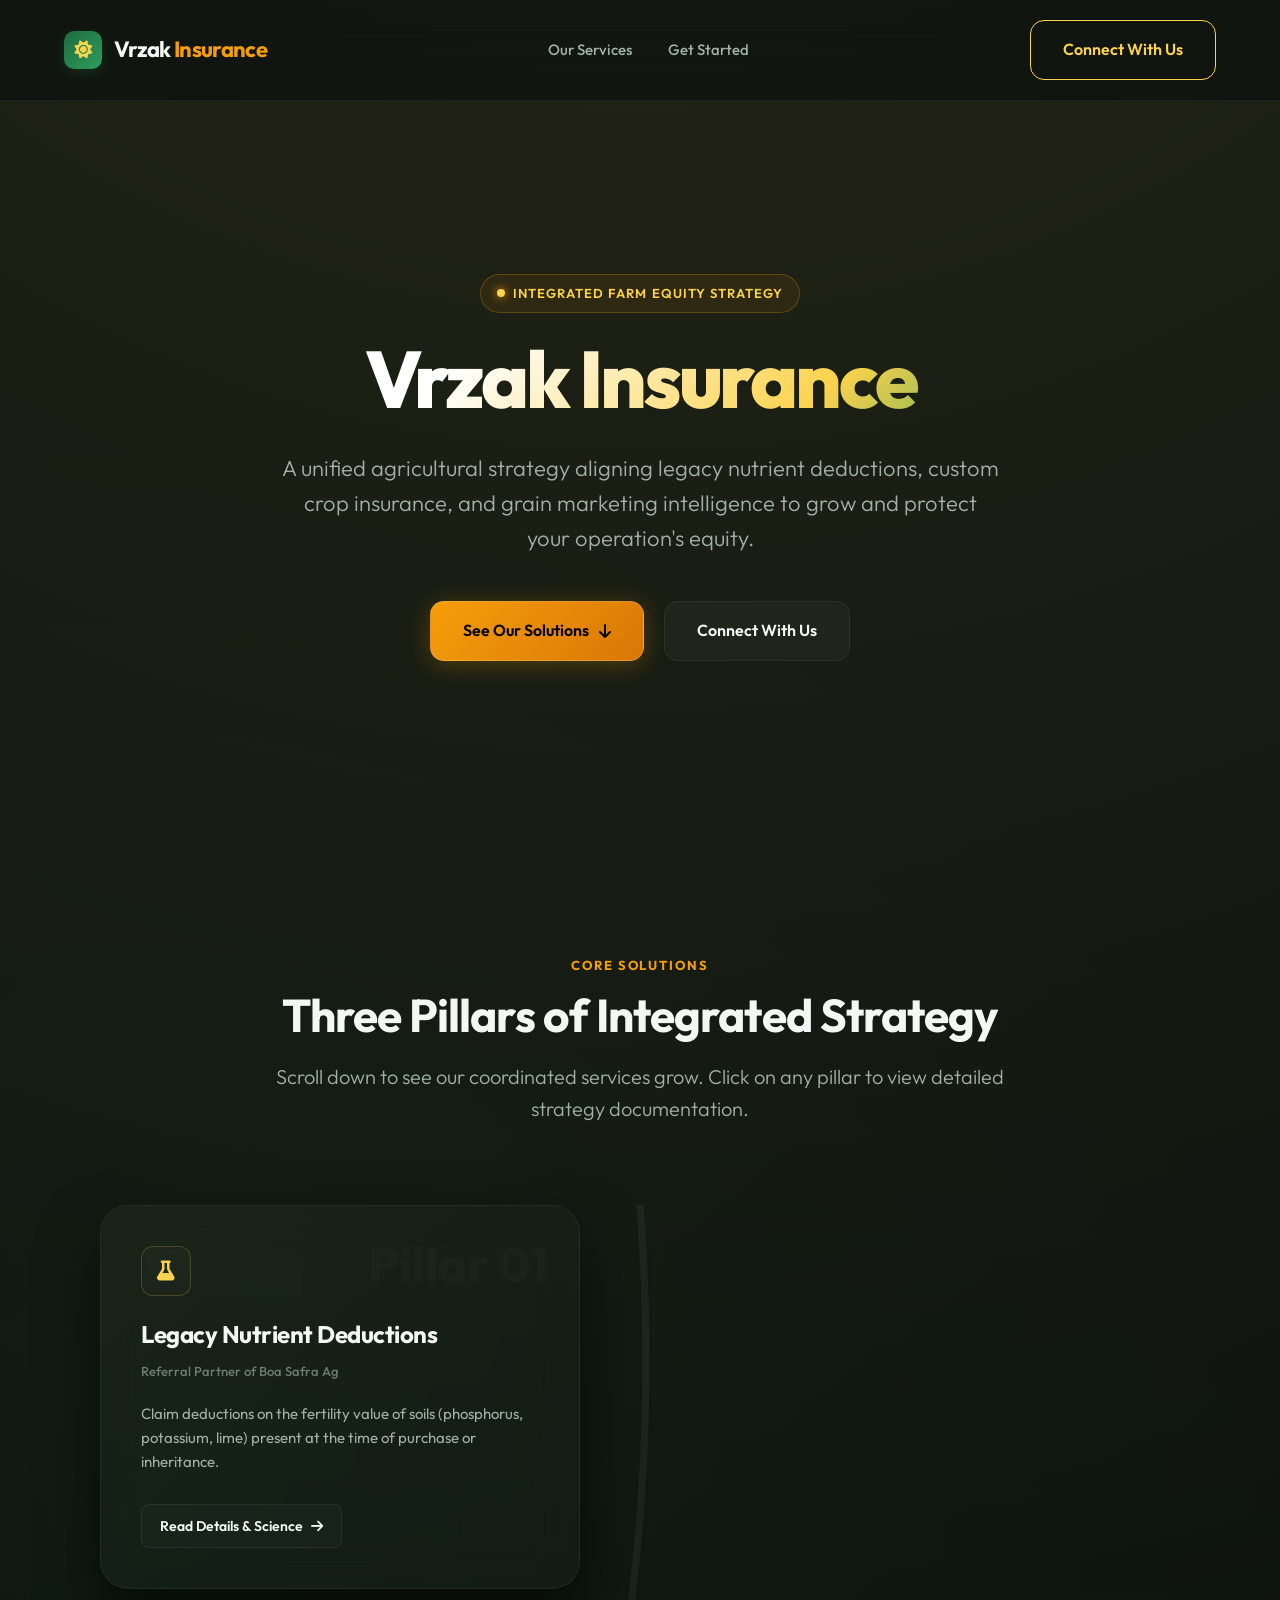
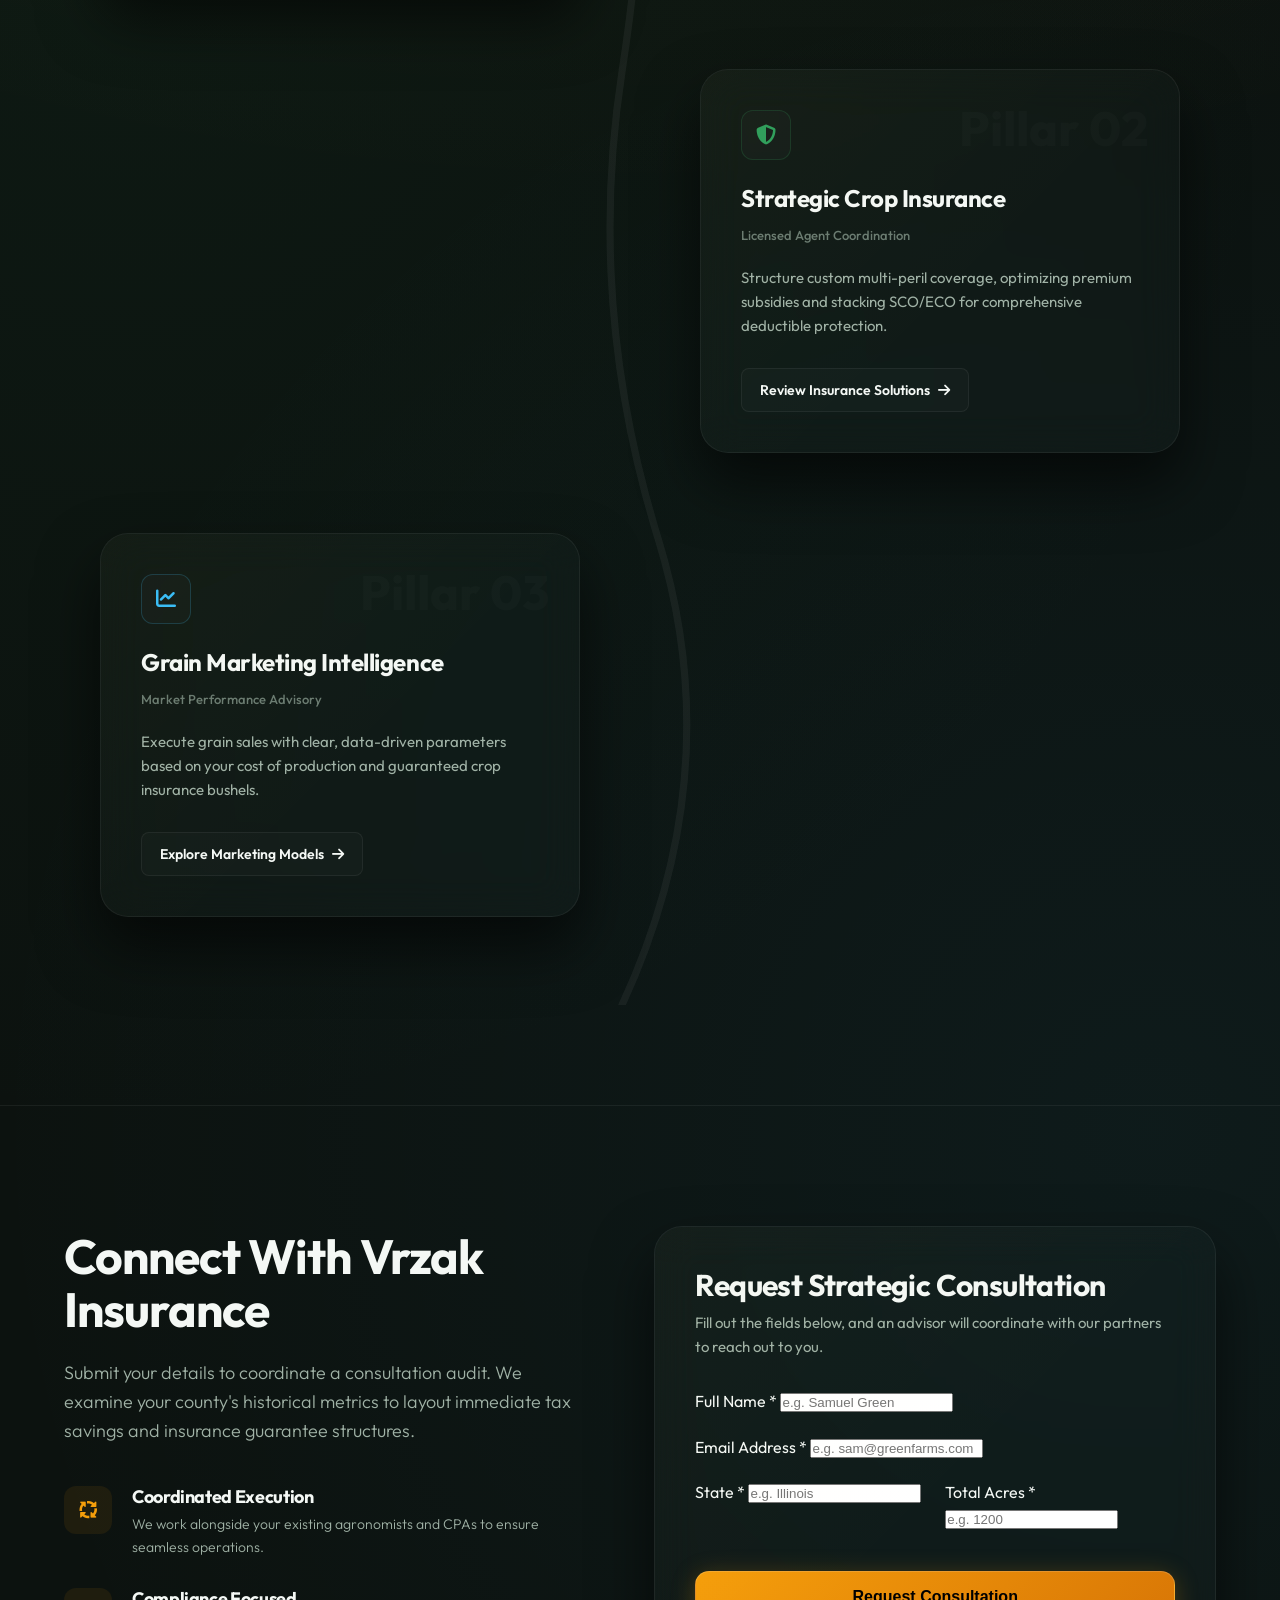
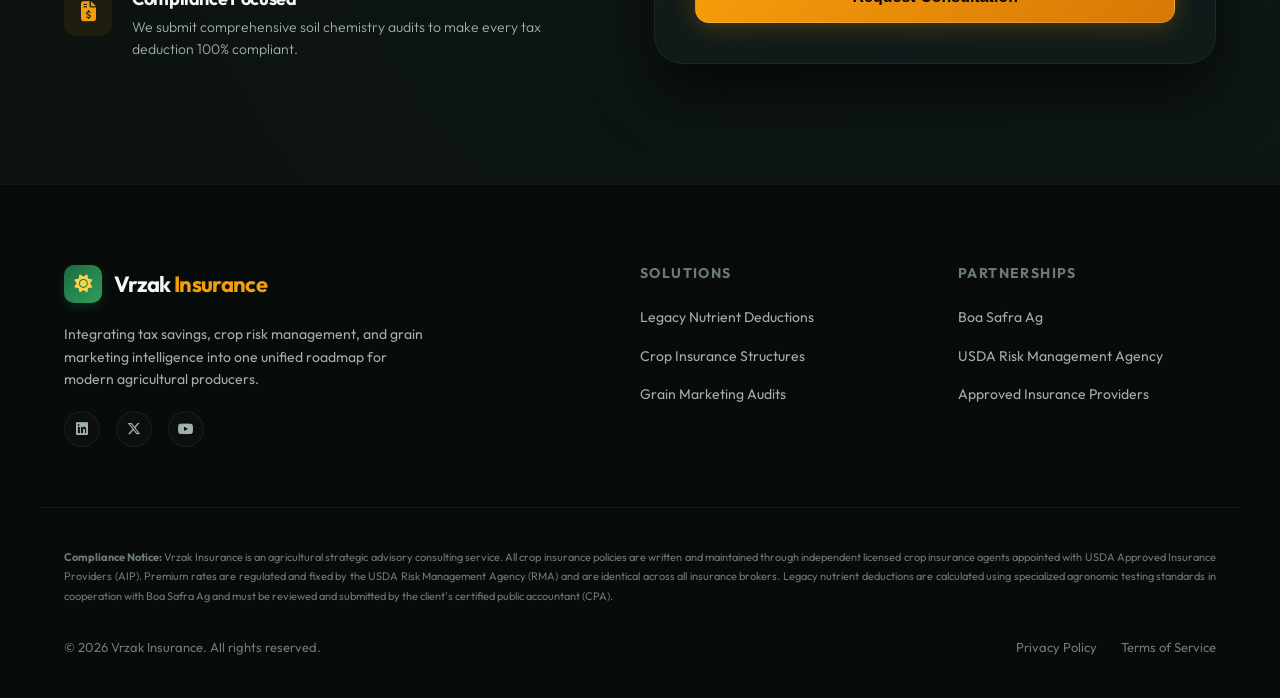
==== commit 09a3b19e: "Rename brand from Legacy Farmers to Vrzak Insurance" ====
--- a/index.html
+++ b/index.html
@@ -3,7 +3,7 @@
 <head>
     <meta charset="UTF-8">
     <meta name="viewport" content="width=device-width, initial-scale=1.0">
-    <title>Legacy Farmers | Coordinated Farm Risk, Tax & Marketing Strategy</title>
+    <title>Vrzak Insurance | Coordinated Farm Risk, Tax & Marketing Strategy</title>
     <meta name="description" content="Maximize your farm's equity, claim soil nutrient tax deductions, and secure your crop revenue with a unified advisory plan.">
     <!-- Google Fonts: Outfit & Playfair Display -->
     <link rel="preconnect" href="https://fonts.googleapis.com">
@@ -20,7 +20,7 @@
         <div class="header-container">
             <a href="index.html" class="logo">
                 <span class="logo-icon"><i class="fa-solid fa-sun"></i></span>
-                <span class="logo-text">Legacy <span class="accent-text">Farmers</span></span>
+                <span class="logo-text">Vrzak <span class="accent-text">Insurance</span></span>
             </a>
             <nav class="nav-menu" id="navMenu">
                 <a href="#services" class="nav-link">Our Services</a>
@@ -41,7 +41,7 @@
             <div class="hero-content">
                 <div class="badge"><span class="badge-dot"></span> Integrated Farm Equity Strategy</div>
                 <h1 class="entrance-title">
-                    Legacy Farmers
+                    Vrzak Insurance
                 </h1>
                 <p class="entrance-subtitle">
                     A unified agricultural strategy aligning legacy nutrient deductions, custom crop insurance, and grain marketing intelligence to grow and protect your operation's equity.
@@ -161,7 +161,7 @@
     <section id="contact" class="contact-section">
         <div class="container contact-container">
             <div class="contact-info-block">
-                <h2>Connect With Legacy Farmers</h2>
+                <h2>Connect With Vrzak Insurance</h2>
                 <p>Submit your details to coordinate a consultation audit. We examine your county's historical metrics to layout immediate tax savings and insurance guarantee structures.</p>
                 
                 <div class="contact-bullets">
@@ -227,7 +227,7 @@
             <div class="footer-brand">
                 <a href="#" class="logo">
                     <span class="logo-icon"><i class="fa-solid fa-sun"></i></span>
-                    <span class="logo-text">Legacy <span class="accent-text">Farmers</span></span>
+                    <span class="logo-text">Vrzak <span class="accent-text">Insurance</span></span>
                 </a>
                 <p>Integrating tax savings, crop risk management, and grain marketing intelligence into one unified roadmap for modern agricultural producers.</p>
                 <div class="social-links">
@@ -254,10 +254,10 @@
 
         <div class="footer-bottom container">
             <div class="compliance-disclaimer">
-                <p><strong>Compliance Notice:</strong> Legacy Farmers is an agricultural strategic advisory consulting service. All crop insurance policies are written and maintained through independent licensed crop insurance agents appointed with USDA Approved Insurance Providers (AIP). Premium rates are regulated and fixed by the USDA Risk Management Agency (RMA) and are identical across all insurance brokers. Legacy nutrient deductions are calculated using specialized agronomic testing standards in cooperation with Boa Safra Ag and must be reviewed and submitted by the client's certified public accountant (CPA).</p>
+                <p><strong>Compliance Notice:</strong> Vrzak Insurance is an agricultural strategic advisory consulting service. All crop insurance policies are written and maintained through independent licensed crop insurance agents appointed with USDA Approved Insurance Providers (AIP). Premium rates are regulated and fixed by the USDA Risk Management Agency (RMA) and are identical across all insurance brokers. Legacy nutrient deductions are calculated using specialized agronomic testing standards in cooperation with Boa Safra Ag and must be reviewed and submitted by the client's certified public accountant (CPA).</p>
             </div>
             <div class="footer-meta">
-                <p>&copy; 2026 Legacy Farmers. All rights reserved.</p>
+                <p>&copy; 2026 Vrzak Insurance. All rights reserved.</p>
                 <div class="meta-links">
                     <a href="#">Privacy Policy</a>
                     <a href="#">Terms of Service</a>
